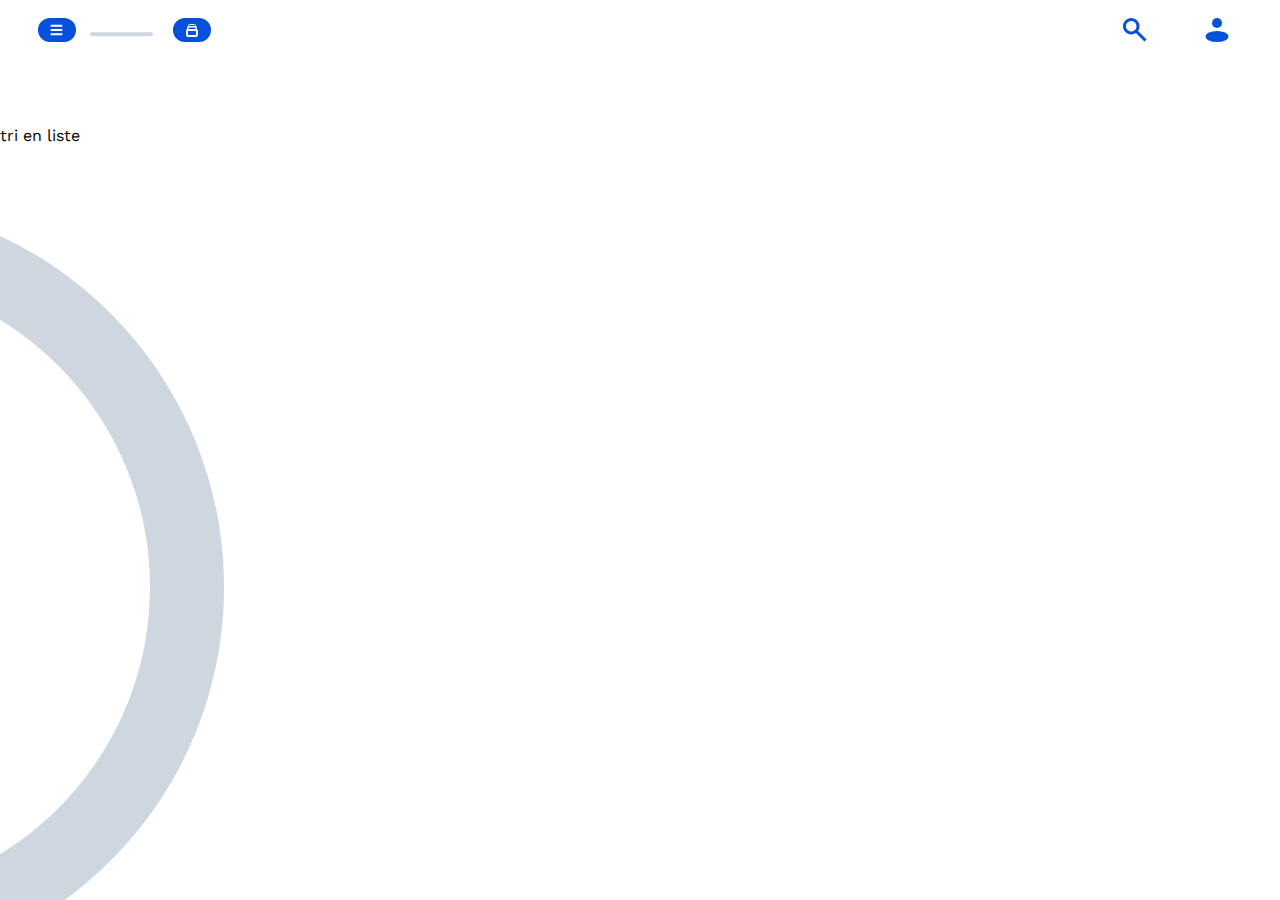
==== Théo/index.html @ 6933fc2b "theo" ====
<!DOCTYPE html>
<html lang="en">
<head>
    <meta charset="UTF-8">
    <meta name="viewport" content="width=device-width, initial-scale=1.0">
    <meta http-equiv="X-UA-Compatible" content="ie=edge">
    <title>APP_EPO</title>
    <link href="https://fonts.googleapis.com/css?family=Work+Sans" rel="stylesheet">
    <link href="style.css" rel="stylesheet">
    <script src="https://ajax.googleapis.com/ajax/libs/jquery/3.1.1/jquery.min.js"></script>
    
</head>

<body>
    <nav>
            <img class="bar" src="./SVG/toggle/bar.svg" alt="">

        <ul id="toggle">
            <li>
                <a href="#card" class="card hidetogglecard">
                    <img src="./SVG/toggle/card.svg" alt="">
                </a>
            </li>
            <li>
                <a href="#list" class="list">
                    <img src="./SVG/toggle/list.svg" alt="">
                </a>
            </li>
            
        </ul>

        

        <ul class="icon">
            <li>
                <a href="#search">
                    <img src="./SVG/search.svg" alt="">
                </a>
            </li>
            <li>
                <a href="#profil">
                    <img src="./SVG/profil.svg" alt="">
                </a>
            </li>
        </ul>
        
    </nav>

    <section id="page" class="hide">
        
            <div id="cardback2"></div>
            <div id="cardback1"></div>
        <div id="cardactive">
            <p class="card-author">par Ouest-France</p>
            <h1 class="card-title">Pain au chocolat ou chocolatine</h1>
            <p class="card-date">02/07/19</p>
            <p class='card-time'>10 min</p>
        </div>
       

    </section>
    <section id="page1" class="">
        <p>tri en liste</p>

    </section>

</body>


<script>
	var Togglebutton = document.querySelector('#toggle');
    var buttonlist = document.querySelector('.list');
    var buttoncard = document.querySelector('.card');
	var Toggle = document.querySelector('#page');
    var Toggle1 = document.querySelector('#page1');
    var boddy = document.querySelector('body');

// show or hide
    Togglebutton.addEventListener('click',function(){
			Toggle.classList.toggle('hide');
            Toggle1.classList.toggle('hide');
			buttoncard.classList.toggle('hidetogglecard');
            buttonlist.classList.toggle('hidetogglelist');
            boddy.classList.toggle('body-page');
	});


</script>
---- Théo/style.css ----
*{
    font-family: 'Work Sans', sans-serif;
    text-decoration: none;
    margin: 0;
    padding: 0;
    box-sizing: border-box;
}

body{
    background-image: url(./SVG/back/circle.svg);
    background-repeat: no-repeat;
    background-position: -550px 200px;
    -webkit-transition: all 1s;
    transition: all 1s;
    transition-timing-function: ease-out;
}

.body-page {
    background-position: 125px -350px;
    
}


ul li {
    text-decoration: none;
    font-size: 1.3rem;
    display: inline;
    margin: 2vw;
    
}
nav .icon {
    position: absolute;
    top:2%;
    right:2%;
}

li .list{
    position: absolute;
    top:2%;
    left:3%;
    -webkit-transition:  -webkit-transform 0.4s, opacity 0.4s;;
    transition: transform 0.4s, opacity 0.4s;;
}
li .card{
    position: absolute;
    top:2%;
    left:17%;
    -webkit-transition: -webkit-transform 0.4s, opacity 0.4s;
    transition: transform 0.4s, opacity 0.4s;
}

nav .bar {
    position: absolute;
    top:3.5%;
    left:7%;
}
nav{
    padding: 4%;
    background-color: rgba(255, 255, 255, 0)
}

.hidetogglecard{
    
    -webkit-transform: translate(-45px);
    transform: translate(-45px);
  
}
.hidetogglelist{
    opacity: 0;
    -webkit-transform: translate(45px);
    transform: translate(45px);
  
}
.hide {
    display: none;
}

.circle{
    position: fixed;
}

#cardactive{
    border-radius: 5%;
    background: #FFFFFF;
    box-shadow: 0 0 3px 0 rgba(0,0,0,0.12);
    height: 350px;
    margin: 30px;
    margin-top: 10px;
}

#cardback1{
    position: absolute;
    background: #FFFFFF;
    box-shadow: 0 0 3px 0 rgba(0,0,0,0.23);
    height: 350px;
    widows: 200px;
    margin: 10px;
    margin-top: 10px;
}
#cardback1{
    background: rgb(160, 34, 34);
}
#cardback2{
    background: rgb(31, 148, 168);
}
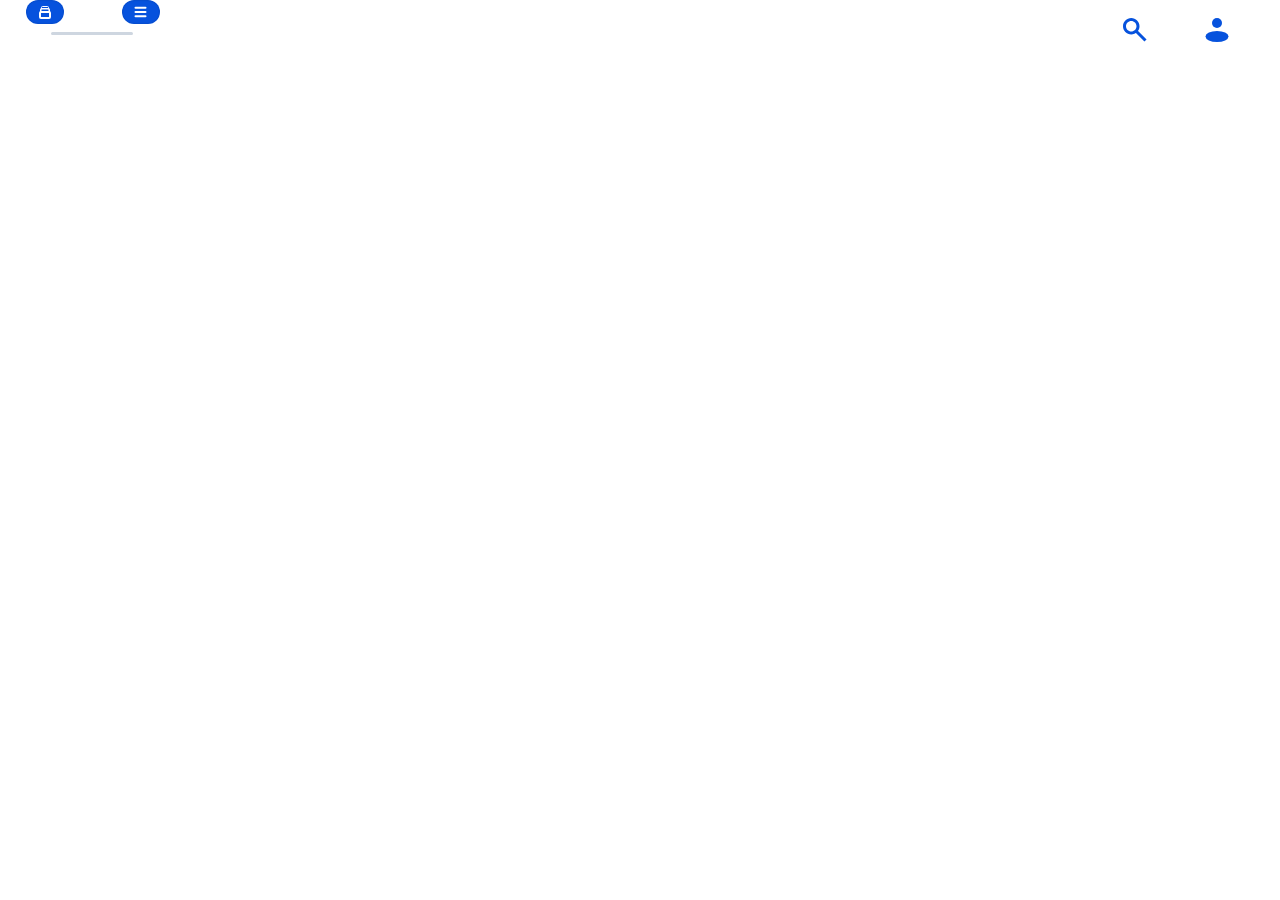
==== commit 4d61035c: "Page de commentaire" ====
--- a/Théo/index.html
+++ b/Théo/index.html
@@ -8,6 +8,7 @@
     <link href="https://fonts.googleapis.com/css?family=Work+Sans" rel="stylesheet">
     <link href="style.css" rel="stylesheet">
     <script src="https://ajax.googleapis.com/ajax/libs/jquery/3.1.1/jquery.min.js"></script>
+    <script type="text/javascript" src="js/gsap/TimelineMax.min.js"></script>
     
 </head>
 
@@ -17,12 +18,12 @@
 
         <ul id="toggle">
             <li>
-                <a href="#card" class="card hidetogglecard">
+                <a href="#card">
                     <img src="./SVG/toggle/card.svg" alt="">
                 </a>
             </li>
             <li>
-                <a href="#list" class="list">
+                <a href="#card">
                     <img src="./SVG/toggle/list.svg" alt="">
                 </a>
             </li>
@@ -46,42 +47,20 @@
         
     </nav>
 
-    <section id="page" class="hide">
-        
-            <div id="cardback2"></div>
-            <div id="cardback1"></div>
-        <div id="cardactive">
-            <p class="card-author">par Ouest-France</p>
-            <h1 class="card-title">Pain au chocolat ou chocolatine</h1>
-            <p class="card-date">02/07/19</p>
-            <p class='card-time'>10 min</p>
-        </div>
-       
+    <section id="page">
 
     </section>
-    <section id="page1" class="">
-        <p>tri en liste</p>
-
-    </section>
-
 </body>
 
 
-<script>
+<script type="text/javascript">
 	var Togglebutton = document.querySelector('#toggle');
-    var buttonlist = document.querySelector('.list');
-    var buttoncard = document.querySelector('.card');
 	var Toggle = document.querySelector('#page');
-    var Toggle1 = document.querySelector('#page1');
-    var boddy = document.querySelector('body');
 
 // show or hide
     Togglebutton.addEventListener('click',function(){
-			Toggle.classList.toggle('hide');
-            Toggle1.classList.toggle('hide');
-			buttoncard.classList.toggle('hidetogglecard');
-            buttonlist.classList.toggle('hidetogglelist');
-            boddy.classList.toggle('body-page');
+			Toggle.classList.toggle('list');
+			Togglebutton.classList.toggle('card');
 	});
 
 
--- a/Théo/style.css
+++ b/Théo/style.css
@@ -5,21 +5,6 @@
     padding: 0;
     box-sizing: border-box;
 }
-
-body{
-    background-image: url(./SVG/back/circle.svg);
-    background-repeat: no-repeat;
-    background-position: -550px 200px;
-    -webkit-transition: all 1s;
-    transition: all 1s;
-    transition-timing-function: ease-out;
-}
-
-.body-page {
-    background-position: 125px -350px;
-    
-}
-
 
 ul li {
     text-decoration: none;
@@ -34,72 +19,14 @@
     right:2%;
 }
 
-li .list{
+nav .toggle {
     position: absolute;
     top:2%;
-    left:3%;
-    -webkit-transition:  -webkit-transform 0.4s, opacity 0.4s;;
-    transition: transform 0.4s, opacity 0.4s;;
-}
-li .card{
-    position: absolute;
-    top:2%;
-    left:17%;
-    -webkit-transition: -webkit-transform 0.4s, opacity 0.4s;
-    transition: transform 0.4s, opacity 0.4s;
+    left:2%;
 }
 
 nav .bar {
     position: absolute;
     top:3.5%;
-    left:7%;
+    left:4%;
 }
-nav{
-    padding: 4%;
-    background-color: rgba(255, 255, 255, 0)
-}
-
-.hidetogglecard{
-    
-    -webkit-transform: translate(-45px);
-    transform: translate(-45px);
-  
-}
-.hidetogglelist{
-    opacity: 0;
-    -webkit-transform: translate(45px);
-    transform: translate(45px);
-  
-}
-.hide {
-    display: none;
-}
-
-.circle{
-    position: fixed;
-}
-
-#cardactive{
-    border-radius: 5%;
-    background: #FFFFFF;
-    box-shadow: 0 0 3px 0 rgba(0,0,0,0.12);
-    height: 350px;
-    margin: 30px;
-    margin-top: 10px;
-}
-
-#cardback1{
-    position: absolute;
-    background: #FFFFFF;
-    box-shadow: 0 0 3px 0 rgba(0,0,0,0.23);
-    height: 350px;
-    widows: 200px;
-    margin: 10px;
-    margin-top: 10px;
-}
-#cardback1{
-    background: rgb(160, 34, 34);
-}
-#cardback2{
-    background: rgb(31, 148, 168);
-}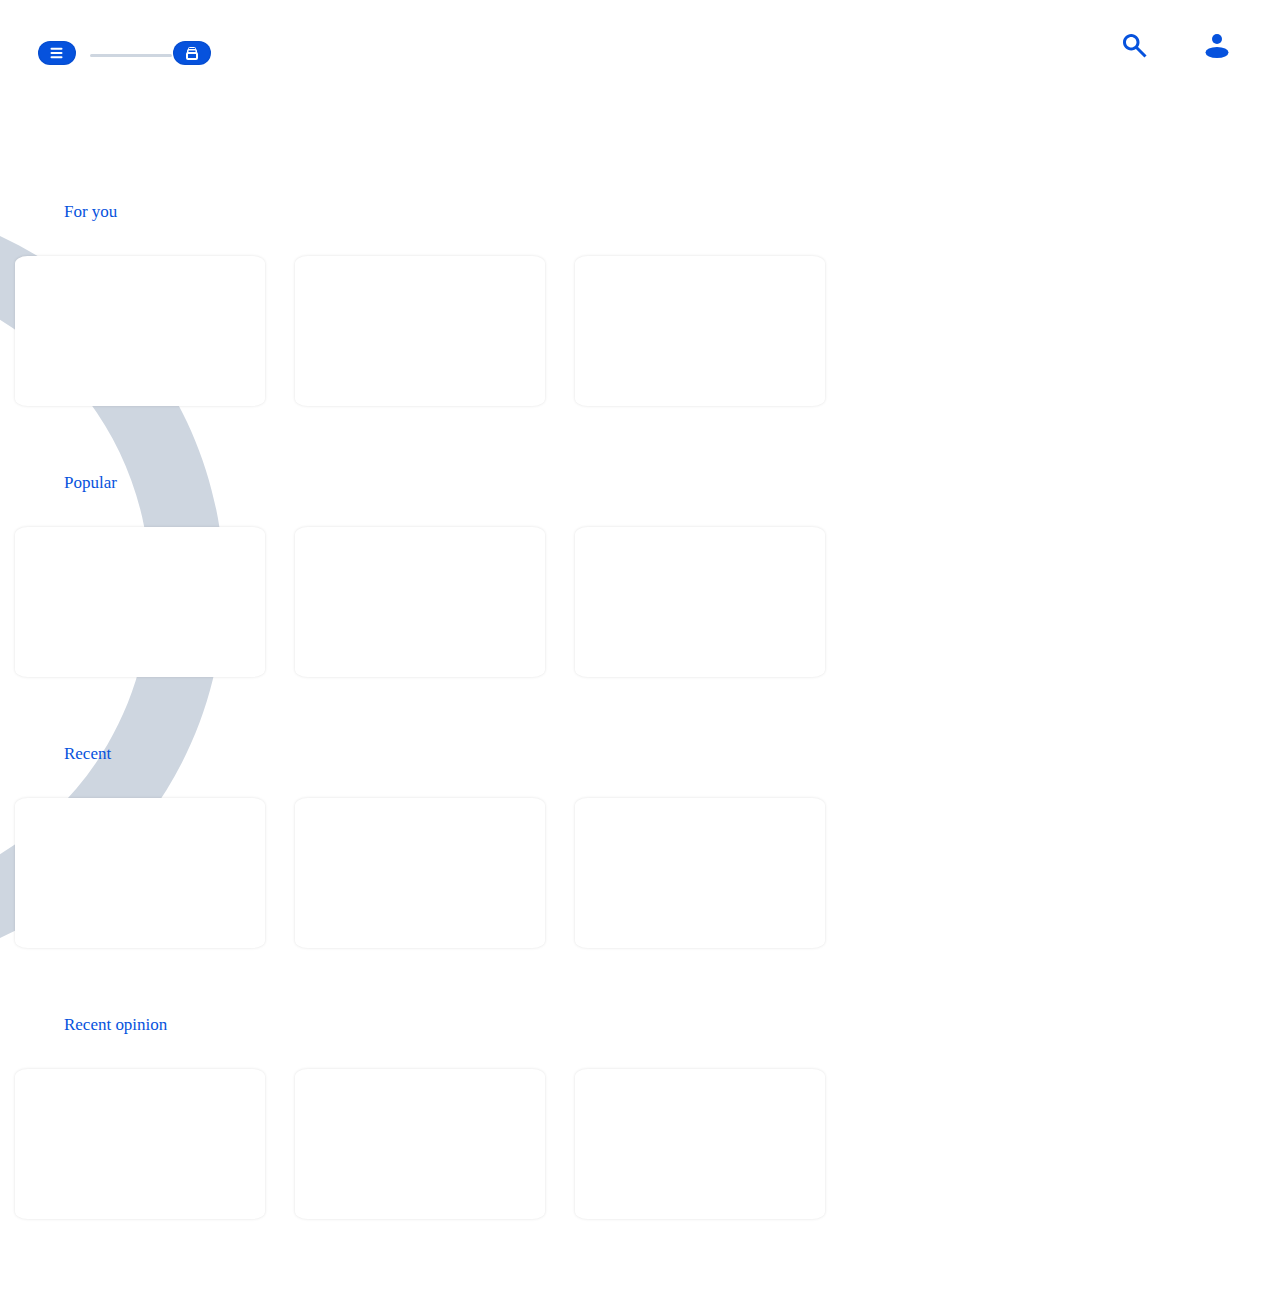
==== commit 2d5c41aa: "Contentpush" ====
--- a/Théo/index.html
+++ b/Théo/index.html
@@ -8,7 +8,6 @@
     <link href="https://fonts.googleapis.com/css?family=Work+Sans" rel="stylesheet">
     <link href="style.css" rel="stylesheet">
     <script src="https://ajax.googleapis.com/ajax/libs/jquery/3.1.1/jquery.min.js"></script>
-    <script type="text/javascript" src="js/gsap/TimelineMax.min.js"></script>
     
 </head>
 
@@ -18,12 +17,12 @@
 
         <ul id="toggle">
             <li>
-                <a href="#card">
+                <a href="./content.html" class="card hidetogglecard">
                     <img src="./SVG/toggle/card.svg" alt="">
                 </a>
             </li>
             <li>
-                <a href="#card">
+                <a href="#list" class="list">
                     <img src="./SVG/toggle/list.svg" alt="">
                 </a>
             </li>
@@ -39,7 +38,7 @@
                 </a>
             </li>
             <li>
-                <a href="#profil">
+                <a href="./profil.html">
                     <img src="./SVG/profil.svg" alt="">
                 </a>
             </li>
@@ -47,20 +46,184 @@
         
     </nav>
 
-    <section id="page">
+    <section id="page" class="hide">
+        
+            <div id="cardback2"></div>
+            <div id="cardback1"></div>
+        <div id="cardactive">
+            <p class="card-author">par Ouest-France</p>
+            <h1 class="card-title">Pain au chocolat ou chocolatine</h1>
+            <p class="card-date">02/07/19</p>
+            <p class='card-time'>10 min</p>
+        </div>
+        <ul class="tabbar">
+             <li>
+                <a href="#return">
+                    <img src="./SVG/button/buttonreturn.svg" alt="">
+                </a>
+                
+            </li>
+            <li class="nope">
+                <a href="#nope">
+                    <img src="./SVG/button/buttonnope.svg" alt="">
+                </a>
+            </li>
+            <li class="read">
+                <a href="./content.html">
+                    <img src="./SVG/button/buttonread.svg" alt="">
+                </a>
+            </li>
+            <li class="write">
+                <a href="#write">
+                    <img src="./SVG/button/buttonwrite.svg" alt="">
+                </a>
+            </li>
+        </ul>
+       
 
     </section>
+
+    <section id="page1" class="">
+
+        <ul class="tabbar">
+            <li class="write">
+                <a href="#write">
+                    <img src="./SVG/button/buttonwrite.svg" alt="">
+                </a>
+            </li>
+        </ul>
+
+        <ul class="menulist">
+            <li>
+                <section>
+                    <a href="#foryou" class="category">For you
+                        <img src="./SVG/arrow.svg" alt="">
+                    </a>
+                    <div class="horizontalscroll">
+                        <ul class="item-list">
+                            <a href="./content.html">
+                                <li>
+                                    <div id="card"></div>
+                                </li>
+                            </a>
+                            <a href="./content.html">
+                                <li>
+                                    <div id="card"></div>
+                                </li>
+                            </a>
+                            <a href="./content.html">
+                                <li>
+                                    <div id="card"></div>
+                                </li>
+                            </a>
+                        </ul>
+                    </div>
+
+                </section>
+            </li>
+            <li>
+                <section>
+                    <a href="#popular" class="category">Popular
+                        <img src="./SVG/arrow.svg" alt="">
+                    </a>
+                    <div class="horizontalscroll">
+                        <ul class="item-list">
+                            <a href="#card">
+                                <li>
+                                    <div id="card"></div>
+                                </li>
+                            </a>
+                            <a href="#card">
+                                <li>
+                                    <div id="card"></div>
+                                </li>
+                            </a>
+                            <a href="#card">
+                                <li>
+                                    <div id="card"></div>
+                                </li>
+                            </a>
+                        </ul>
+                    </div>
+                </section>
+            </li>
+            <li>
+                <section>
+                    <a href="#recent" class="category">Recent
+                        <img src="./SVG/arrow.svg" alt="">
+                    </a>
+                    <div class="horizontalscroll">
+                        <ul class="item-list">
+                            <a href="#card">
+                                <li>
+                                    <div id="card"></div>
+                                </li>
+                            </a>
+                            <a href="#card">
+                                <li>
+                                    <div id="card"></div>
+                                </li>
+                            </a>
+                            <a href="#card">
+                                <li>
+                                    <div id="card"></div>
+                                </li>
+                            </a>
+                        </ul>
+                    </div>
+                </section>
+            </li>
+            <li>
+                <section>
+                    <a ref="#recentopinion" class="category">Recent opinion
+                        <img src="./SVG/arrow.svg" alt="">
+                    </a>
+                    <div class="horizontalscroll">
+                        <ul class="item-list">
+                            <a href="#card">
+                                <li>
+                                    <div id="card"></div>
+                                </li>
+                            </a>
+                            <a href="#card">
+                                <li>
+                                    <div id="card"></div>
+                                </li>
+                            </a>
+                            <a href="#card">
+                                <li>
+                                    <div id="card"></div>
+                                </li>
+                            </a>
+                        </ul>
+                    </div>
+                </section>
+            </li>
+        </ul>
+        
+    </section>
+    
+    
+    
+
 </body>
 
 
-<script type="text/javascript">
+<script>
 	var Togglebutton = document.querySelector('#toggle');
+    var buttonlist = document.querySelector('.list');
+    var buttoncard = document.querySelector('.card');
 	var Toggle = document.querySelector('#page');
+    var Toggle1 = document.querySelector('#page1');
+    var boddy = document.querySelector('body');
 
 // show or hide
     Togglebutton.addEventListener('click',function(){
-			Toggle.classList.toggle('list');
-			Togglebutton.classList.toggle('card');
+			Toggle.classList.toggle('hide');
+            Toggle1.classList.toggle('hide');
+			buttoncard.classList.toggle('hidetogglecard');
+            buttonlist.classList.toggle('hidetogglelist');
+            boddy.classList.toggle('body-page');
 	});
 
 
--- a/Théo/style.css
+++ b/Théo/style.css
@@ -1,10 +1,27 @@
 *{
     font-family: 'Work Sans', sans-serif;
     text-decoration: none;
-    margin: 0;
+    
     padding: 0;
     box-sizing: border-box;
 }
+
+
+body{
+    background-image: url(./SVG/back/circle.svg);
+    background-repeat: no-repeat;
+    background-position: -550px 200px;
+    -webkit-transition: all 0.4s;
+    transition: all 0.4s;
+    transition-timing-function: ease-out;
+    margin: 0
+}
+
+.body-page {
+    background-position: 125px -350px;
+    
+}
+
 
 ul li {
     text-decoration: none;
@@ -19,14 +36,274 @@
     right:2%;
 }
 
-nav .toggle {
+li .list{
+    position: absolute;
+    top:4.5%;
+    left:3%;
+    -webkit-transition:  -webkit-transform 0.4s, opacity 0.4s;;
+    transition: transform 0.4s, opacity 0.4s;;
+}
+li .card{
+    position: absolute;
+    top:4.5%;
+    left:17%;
+    -webkit-transition: -webkit-transform 0.4s, opacity 0.4s;
+    transition: transform 0.4s, opacity 0.4s;
+}
+
+nav .bar {
+    position: absolute;
+    top:6%;
+    left:7%;
+}
+nav{
+    padding: 4%;
+    background-color: rgba(255, 0, 0, 0)
+}
+
+.hidetogglecard{
+    
+    -webkit-transform: translate(-45px);
+    transform: translate(-45px);
+  
+}
+.hidetogglelist{
+    opacity: 0;
+    -webkit-transform: translate(45px);
+    transform: translate(45px);
+  
+}
+.hide {
+    display: none;
+}
+
+.circle{
+    position: fixed;
+}
+
+#cardactive{
+    border-radius: 5%;
+    background: #FFFFFF;
+    box-shadow: 0 0 3px 0 rgba(0,0,0,0.12);
+    height: 350px;
+    margin: 30px;
+    margin-top: 10px;
+}
+
+#cardback1{
+    position: absolute;
+    background: #FFFFFF;
+    box-shadow: 0 0 3px 0 rgba(0,0,0,0.23);
+    height: 350px;
+    widows: 200px;
+    margin: 10px;
+    margin-top: 10px;
+}
+#cardback1{
+    background: rgb(160, 34, 34);
+}
+#cardback2{
+    background: rgb(31, 148, 168);
+}
+
+ul.tabbar{
+    position: fixed;
+    right:0;
+    left:0;
+    margin-block-start: 0em;
+    margin-block-end: 0em;
+}
+ul.tabbar li{
+    padding-left: 4px;
+    margin: 0vw;
+}
+ul.tabbar :first-child{
+    padding-left: 0;
+    padding-bottom: 0;
+    margin: 0vw;
+}
+
+ul.tabbar li.write{
+    position: fixed;
+    right: 0;
+    bottom: 0%;
+}
+ul.tabbar li.nope img{
+    padding-bottom: 0.5%;
+}
+ul.tabbar li.read img{
+    padding-bottom: 0.5%;
+}
+
+ul.menulist li a.category{
+    font-family: AvenirNext-Regular;
+    font-size: 17px;
+    color: #0652DD;
+    letter-spacing: -0.01px;
+    margin-left: 5%
+}
+ul.menulist li a.category img{
+    margin: -1px;
+}
+
+
+#card{
+    border-radius: 5%;
+    background: #FFFFFF;
+    box-shadow: 0 0 3px 0 rgba(0,0,0,0.12);
+    height: 150px;
+    width: 250px;
+    margin: 15px;
+    margin-top: 10px;
+}
+section{
+    margin:0;
+}
+
+div.horizontalscroll ul.item-list{
+    white-space:nowrap;
+    width: inherit;
+    height: inherit;
+   
+    
+    white-space: nowrap;
+    display: flex;
+    flex-wrap: nowrap;
+    overflow-x: scroll;
+
+}
+
+div.horizontalscroll ul.item-list{
+    scrollbar-width: none; 
+}
+
+div.horizontalscroll ul.item-list::-webkit-scrollbar { 
+    display: none; 
+}
+
+div.horizontalscroll ul.item-list li{
+    display:inline; 
+}
+
+/* --------- Profil --------- */
+
+div.bg{
+    position: fixed;
+    right: 0;
+    top: 0;
+    width: 100vw;
+    height: 100vh;
+    background-color: white;
+    margin: 0;
+    padding: 0;
+}
+ul.toggle li.back{
+    margin-left: 3%
+}
+
+ul.toggle li.more{
     position: absolute;
     top:2%;
-    left:2%;
-}
-
-nav .bar {
-    position: absolute;
-    top:3.5%;
-    left:4%;
-}
+    right:2%;
+}
+ul.profildescription{
+    padding-inline-start: 10px;
+}
+
+ul.profildescription li.name p{
+    font-family: AvenirNext-Regular;
+    font-size: 18px;
+    color: #4A4A4A;
+    letter-spacing: -0.01px;
+}
+ul.profildescription li.job p{
+    font-family: AvenirNext-Regular;
+    font-size: 16px;
+    color: #9B9B9B;
+    letter-spacing: -0.01px;
+}
+ul.profildescription li.location p{
+    font-family: AvenirNext-Regular;
+    font-size: 13px;
+    color: #9B9B9B;
+    letter-spacing: -0.01px;
+}
+ul.profil li.profiltop {
+    display: inline;
+    margin: 0vw;
+    padding-left: 2vw;
+}
+ul.profildescription li{
+    margin: 0vw;
+}
+ul.profildescription li p{
+    margin: 1vw;
+}
+ul.profilscore{
+    padding-left: 4vw
+}
+ul.profilscore li{
+    margin: 0vw
+}
+ul#menu li {
+    display: inline;
+    text-align: center;
+    margin-left: 5.5vh;
+
+}
+ul#menu li a{  
+    font-family: AvenirNext-Regular;
+    font-size: 14px;
+    color: #4A4A4A;
+    letter-spacing: -0.01px;
+}
+
+ul#menu img{  
+    position: fixed;
+    top: 37%;
+    z-index: -99;
+}
+
+
+/* --------- Content --------- */
+
+body.content{
+    margin: 0;
+}
+
+ul.contentnav{
+    position: fixed;
+    top: 2%;
+}
+ul.contentnav li.back{
+    position: fixed;
+    top: 4%;
+}
+ul.contentnav li.time{
+    position: fixed;
+    top: 3.5%;
+    left: 27%
+}
+ul.contentnav li.bookmark{
+    position: fixed;
+    top: 4%;
+    right: 13%
+}
+ul.contentnav li.hider{
+    position: fixed;
+    top: 4%;
+    right: 2%
+}
+
+h1{
+    margin-left: 5%;
+    margin-right: 5%;
+    font-family: AvenirNext-Bold;
+    font-size: 18px;
+    color: #7D7D7D;
+    letter-spacing: -0.01px;
+}
+p{
+    margin-left: 5%;
+    margin-right: 5%;
+}
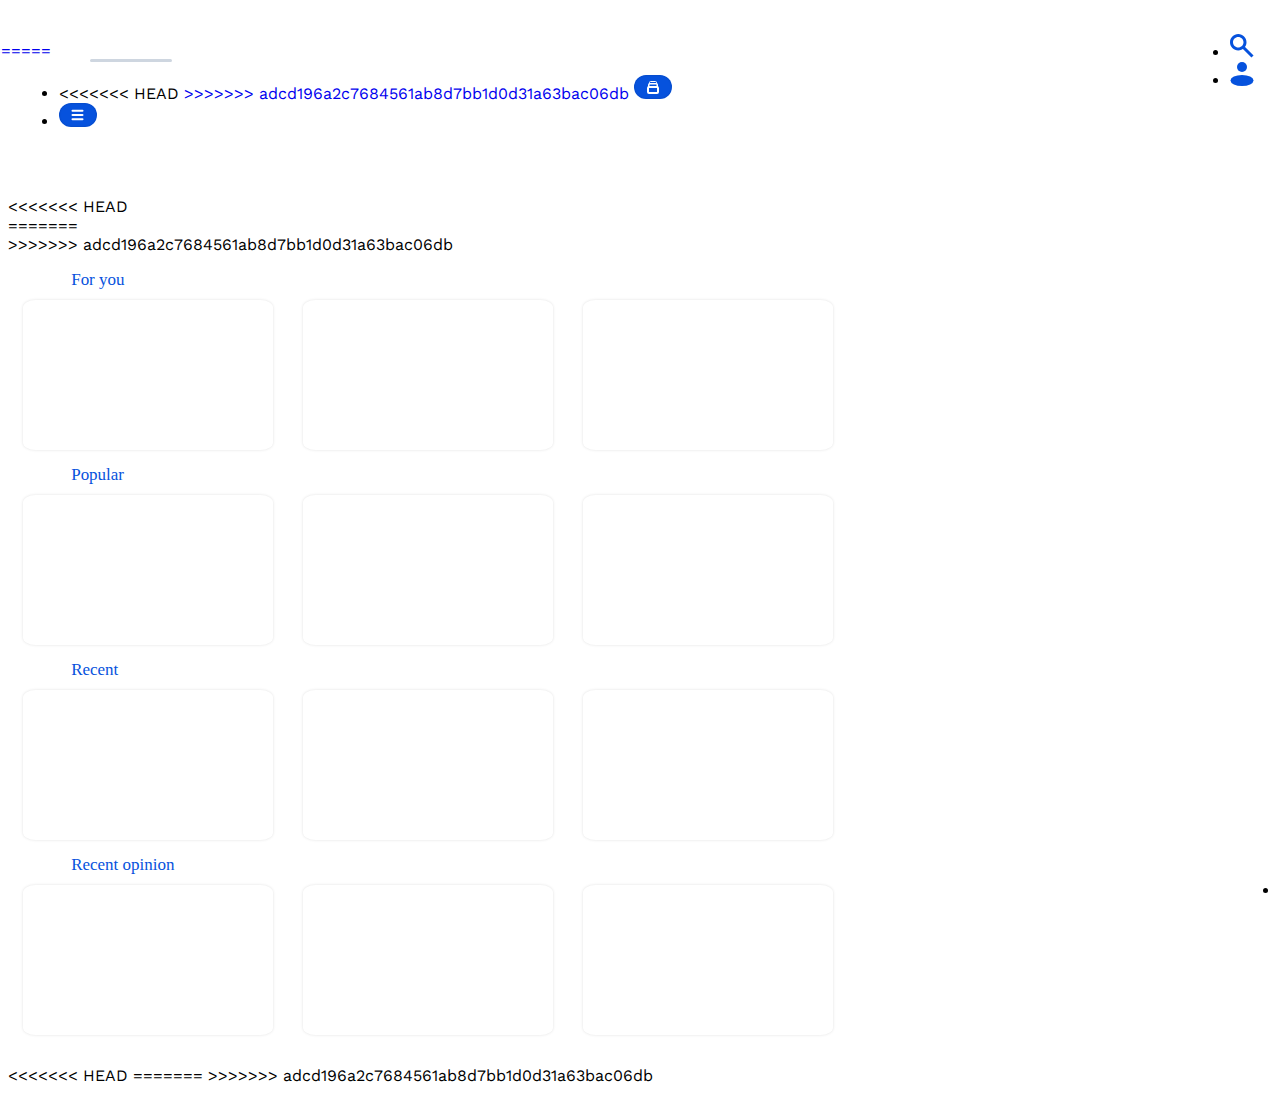
==== commit 36a6259c: "pullrequest" ====
--- a/Théo/index.html
+++ b/Théo/index.html
@@ -8,6 +8,7 @@
     <link href="https://fonts.googleapis.com/css?family=Work+Sans" rel="stylesheet">
     <link href="style.css" rel="stylesheet">
     <script src="https://ajax.googleapis.com/ajax/libs/jquery/3.1.1/jquery.min.js"></script>
+    <script type="text/javascript" src="js/gsap/TimelineMax.min.js"></script>
     
 </head>
 
@@ -17,12 +18,16 @@
 
         <ul id="toggle">
             <li>
+<<<<<<< HEAD
                 <a href="./content.html" class="card hidetogglecard">
+=======
+                <a href="#card">
+>>>>>>> adcd196a2c7684561ab8d7bb1d0d31a63bac06db
                     <img src="./SVG/toggle/card.svg" alt="">
                 </a>
             </li>
             <li>
-                <a href="#list" class="list">
+                <a href="#card">
                     <img src="./SVG/toggle/list.svg" alt="">
                 </a>
             </li>
@@ -46,6 +51,7 @@
         
     </nav>
 
+<<<<<<< HEAD
     <section id="page" class="hide">
         
             <div id="cardback2"></div>
@@ -84,6 +90,9 @@
     </section>
 
     <section id="page1" class="">
+=======
+    <section id="page">
+>>>>>>> adcd196a2c7684561ab8d7bb1d0d31a63bac06db
 
         <ul class="tabbar">
             <li class="write">
@@ -202,28 +211,24 @@
         </ul>
         
     </section>
-    
-    
-    
-
+<<<<<<< HEAD
+    
+    
+    
+
+=======
+>>>>>>> adcd196a2c7684561ab8d7bb1d0d31a63bac06db
 </body>
 
 
-<script>
+<script type="text/javascript">
 	var Togglebutton = document.querySelector('#toggle');
-    var buttonlist = document.querySelector('.list');
-    var buttoncard = document.querySelector('.card');
 	var Toggle = document.querySelector('#page');
-    var Toggle1 = document.querySelector('#page1');
-    var boddy = document.querySelector('body');
 
 // show or hide
     Togglebutton.addEventListener('click',function(){
-			Toggle.classList.toggle('hide');
-            Toggle1.classList.toggle('hide');
-			buttoncard.classList.toggle('hidetogglecard');
-            buttonlist.classList.toggle('hidetogglelist');
-            boddy.classList.toggle('body-page');
+			Toggle.classList.toggle('list');
+			Togglebutton.classList.toggle('card');
 	});
 
 
--- a/Théo/style.css
+++ b/Théo/style.css
@@ -6,6 +6,7 @@
     box-sizing: border-box;
 }
 
+<<<<<<< HEAD
 
 body{
     background-image: url(./SVG/back/circle.svg);
@@ -23,6 +24,8 @@
 }
 
 
+=======
+>>>>>>> adcd196a2c7684561ab8d7bb1d0d31a63bac06db
 ul li {
     text-decoration: none;
     font-size: 1.3rem;
@@ -36,8 +39,9 @@
     right:2%;
 }
 
-li .list{
-    position: absolute;
+nav .toggle {
+    position: absolute;
+<<<<<<< HEAD
     top:4.5%;
     left:3%;
     -webkit-transition:  -webkit-transform 0.4s, opacity 0.4s;;
@@ -49,10 +53,15 @@
     left:17%;
     -webkit-transition: -webkit-transform 0.4s, opacity 0.4s;
     transition: transform 0.4s, opacity 0.4s;
+=======
+    top:2%;
+    left:2%;
+>>>>>>> adcd196a2c7684561ab8d7bb1d0d31a63bac06db
 }
 
 nav .bar {
     position: absolute;
+<<<<<<< HEAD
     top:6%;
     left:7%;
 }
@@ -307,3 +316,8 @@
     margin-left: 5%;
     margin-right: 5%;
 }
+=======
+    top:3.5%;
+    left:4%;
+}
+>>>>>>> adcd196a2c7684561ab8d7bb1d0d31a63bac06db
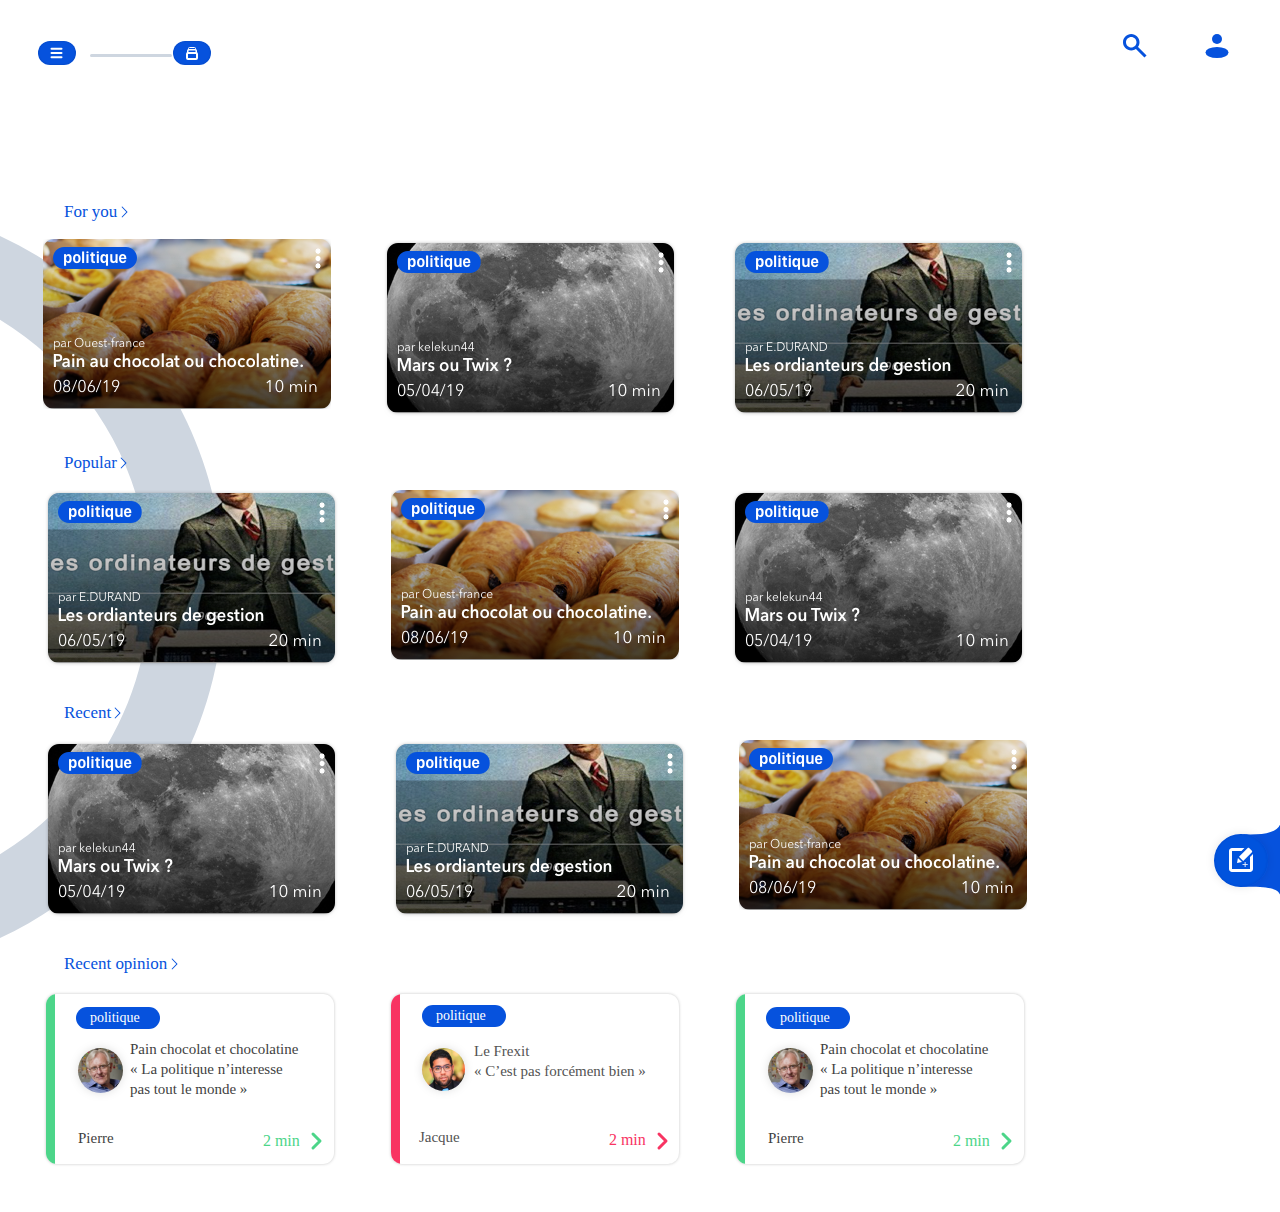
==== commit e2f272c9: "salut" ====
--- a/Théo/index.html
+++ b/Théo/index.html
@@ -7,8 +7,8 @@
     <title>APP_EPO</title>
     <link href="https://fonts.googleapis.com/css?family=Work+Sans" rel="stylesheet">
     <link href="style.css" rel="stylesheet">
+    <link href="style1.scss" rel="stylesheet">
     <script src="https://ajax.googleapis.com/ajax/libs/jquery/3.1.1/jquery.min.js"></script>
-    <script type="text/javascript" src="js/gsap/TimelineMax.min.js"></script>
     
 </head>
 
@@ -18,16 +18,12 @@
 
         <ul id="toggle">
             <li>
-<<<<<<< HEAD
                 <a href="./content.html" class="card hidetogglecard">
-=======
-                <a href="#card">
->>>>>>> adcd196a2c7684561ab8d7bb1d0d31a63bac06db
                     <img src="./SVG/toggle/card.svg" alt="">
                 </a>
             </li>
             <li>
-                <a href="#card">
+                <a href="#list" class="list">
                     <img src="./SVG/toggle/list.svg" alt="">
                 </a>
             </li>
@@ -51,17 +47,326 @@
         
     </nav>
 
-<<<<<<< HEAD
     <section id="page" class="hide">
+            
         
             <div id="cardback2"></div>
             <div id="cardback1"></div>
-        <div id="cardactive">
-            <p class="card-author">par Ouest-France</p>
-            <h1 class="card-title">Pain au chocolat ou chocolatine</h1>
-            <p class="card-date">02/07/19</p>
-            <p class='card-time'>10 min</p>
-        </div>
+            <style>
+                    
+              
+              
+              
+              .demo {
+                position: absolute;
+                left: 50%;
+                top: 50%;
+                width: 30.6rem;
+                height: 54rem;
+                margin-left: -15.3rem;
+                margin-top: -27rem;
+                background: #F6F6F5;
+                box-shadow: 0 0.5rem 1rem rgba(0, 0, 0, 0.2);
+              }
+              .demo__header {
+                height: 6rem;
+                background: #002942;
+              }
+              .demo__content {
+                overflow: hidden;
+                position: relative;
+                height: 48rem;
+                padding-left: 8%;
+                -webkit-user-select: none;
+                   -moz-user-select: none;
+                    -ms-user-select: none;
+                        user-select: none;
+              }
+              .demo__card-cont {
+                position: fixed;
+                width: 24rem;
+                height: 32rem;
+                margin: 0 auto 5rem;
+              }
+              .demo__card {
+                z-index: 2;
+                position: absolute;
+                left: 0;
+                top: 0;
+                width: 80%;
+                height: 60%;
+                -webkit-transform-origin: 50% 100%;
+                        transform-origin: 50% 100%;
+              }
+              .demo__card.reset {
+                transition: -webkit-transform 0.3s;
+                transition: transform 0.3s;
+                transition: transform 0.3s, -webkit-transform 0.3s;
+                -webkit-transform: translateX(0) !important;
+                        transform: translateX(0) !important;
+              }
+              .demo__card.reset .demo__card__choice {
+                transition: opacity 0.3s;
+                opacity: 0 !important;
+              }
+              .demo__card.inactive {
+                transition: -webkit-transform 0.3s;
+                transition: transform 0.3s;
+                transition: transform 0.3s, -webkit-transform 0.3s;
+              }
+              .demo__card.to-left {
+                -webkit-transform: translateX(-30rem) rotate(-30deg) !important;
+                        transform: translateX(-30rem) rotate(-30deg) !important;
+              }
+              .demo__card.to-right {
+                -webkit-transform: translate(30rem) rotate(30deg) !important;
+                        transform: translate(30rem) rotate(30deg) !important;
+              }
+              .demo__card.below {
+                z-index: 1;
+              }
+              .demo__card__top {
+                height: 20.5rem;
+                padding-top: 4rem;
+              }
+              .demo__card__top.purple {
+                background: #7132B9;
+              }
+              .demo__card__top.blue {
+                background: #248CB6;
+              }
+              .demo__card__top.indigo {
+                background: #303F9F;
+              }
+              .demo__card__top.cyan {
+                background: #26C6DA;
+              }
+              .demo__card__top.lime {
+                background: #AFB42B;
+              }
+              .demo__card__top.brown {
+                background: #795548;
+              }
+              .demo__card__img {
+                overflow: hidden;
+                width: 10rem;
+                height: 10rem;
+                margin: 0 auto 1.5rem;
+                border-radius: 50%;
+                border: 0.5rem solid #ffffff;
+                background-size: cover;
+              }
+              .demo__card__name {
+                text-align: center;
+                font-size: 2rem;
+                font-weight: bold;
+                color: #fff;
+              }
+              .demo__card__btm {
+                height: 11.5rem;
+                background: #FFFFFF;
+              }
+              .demo__card__we {
+                text-align: center;
+                font-size: 2.2rem;
+                line-height: 11.5rem;
+              }
+              .demo__card__choice {
+                position: absolute;
+                left: 0;
+                top: 0;
+                width: 85.5%;
+                height: 119%;
+                opacity: 0;
+                border-radius: 10px;
+              }
+              .demo__card__choice:before {
+                content: "";
+                position: absolute;
+                left: 50%;
+                top: 50%;
+                width: 1.8rem;
+                height: 1.8rem;
+                margin-left: -1rem;
+                color: #fff;
+                border-radius: 50%;
+                box-shadow: -2rem -3rem #fff, 2rem -3rem #fff;
+              }
+              .demo__card__choice:after {
+                content: "";
+                position: absolute;
+                left: 46%;
+                top: 50%;
+                width: 4rem;
+                height: 1.5rem;
+                margin-left: -2rem;
+                border: 0.6rem solid #fff;
+                border-bottom: none;
+                border-top-left-radius: 10rem;
+                border-top-right-radius: 10rem;
+              }
+              .demo__card__choice.m--reject {
+                background: rgba(248, 52, 98, 0.534);
+              }
+              .demo__card__choice.m--like {
+                background: rgba(76, 213, 138, 0.534);
+              }
+              .demo__card__choice.m--like:after {
+                -webkit-transform: scaleY(-1);
+                        transform: scaleY(-1);
+              }
+              .demo__card__drag {
+                z-index: 5;
+                position: absolute;
+                left: 0;
+                top: 0;
+                width: 100%;
+                height: 100%;
+                cursor: -webkit-grab;
+                cursor: grab;
+              }
+              .demo__tip {
+                text-align: center;
+                font-size: 2.2rem;
+              }
+              div.demo__card img{
+                  height: 120%;
+
+              }
+                  </style>
+            
+        </head>
+        
+        <body>
+            
+               
+                        <div class="demo__content">
+                          <div class="demo__card-cont">
+                            <div class="demo__card">
+                              <img src="./IMG/card/article/card1.png" alt="">
+                              <div class="demo__card__choice m--reject"></div>
+                              <div class="demo__card__choice m--like"></div>
+                              <div class="demo__card__drag"></div>
+                            </div>
+                            <div class="demo__card">
+        
+                                <img src="./IMG/card/article/card1.png" alt="">
+                                <div class="demo__card__choice m--reject"></div>
+                                <div class="demo__card__choice m--like"></div>
+                                <div class="demo__card__drag"></div>
+                            </div>
+                            <div class="demo__card">
+        
+                                <img src="./IMG/card/article/card1.png" alt="">
+                                <div class="demo__card__choice m--reject"></div>
+                                <div class="demo__card__choice m--like"></div>
+                                <div class="demo__card__drag"></div>
+                            </div>
+                            <div class="demo__card">
+        
+                                <img src="./IMG/card/article/card1.png" alt="">
+                                <div class="demo__card__choice m--reject"></div>
+                                <div class="demo__card__choice m--like"></div>
+                                <div class="demo__card__drag"></div>
+                            </div>
+                            <div class="demo__card">
+        
+                                <img src="./IMG/card/article/card1.png" alt="">
+                                <div class="demo__card__choice m--reject"></div>
+                                <div class="demo__card__choice m--like"></div>
+                                <div class="demo__card__drag"></div>
+                            </div>
+                            
+                            
+                          </div>
+                        
+            
+        
+        </body>
+        
+        
+        <script type="text/javascript">
+        $(document).ready(function() {
+        
+        var animating = false;
+        var cardsCounter = 0;
+        var numOfCards = 6;
+        var decisionVal = 80;
+        var pullDeltaX = 0;
+        var deg = 0;
+        var $card, $cardReject, $cardLike;
+        
+        function pullChange() {
+          animating = true;
+          deg = pullDeltaX / 10;
+          $card.css("transform", "translateX("+ pullDeltaX +"px) rotate("+ deg +"deg)");
+        
+          var opacity = pullDeltaX / 100;
+          var rejectOpacity = (opacity >= 0) ? 0 : Math.abs(opacity);
+          var likeOpacity = (opacity <= 0) ? 0 : opacity;
+          $cardReject.css("opacity", rejectOpacity);
+          $cardLike.css("opacity", likeOpacity);
+        };
+        
+        function release() {
+        
+          if (pullDeltaX >= decisionVal) {
+            $card.addClass("to-right");
+          } else if (pullDeltaX <= -decisionVal) {
+            $card.addClass("to-left");
+          }
+        
+          if (Math.abs(pullDeltaX) >= decisionVal) {
+            $card.addClass("inactive");
+        
+            setTimeout(function() {
+              $card.addClass("below").removeClass("inactive to-left to-right");
+              cardsCounter++;
+              if (cardsCounter === numOfCards) {
+                cardsCounter = 0;
+                $(".demo__card").removeClass("below");
+              }
+            }, 300);
+          }
+        
+          if (Math.abs(pullDeltaX) < decisionVal) {
+            $card.addClass("reset");
+          }
+        
+          setTimeout(function() {
+            $card.attr("style", "").removeClass("reset")
+              .find(".demo__card__choice").attr("style", "");
+        
+            pullDeltaX = 0;
+            animating = false;
+          }, 300);
+        };
+        
+        $(document).on("mousedown touchstart", ".demo__card:not(.inactive)", function(e) {
+          if (animating) return;
+        
+          $card = $(this);
+          $cardReject = $(".demo__card__choice.m--reject", $card);
+          $cardLike = $(".demo__card__choice.m--like", $card);
+          var startX =  e.pageX || e.originalEvent.touches[0].pageX;
+        
+          $(document).on("mousemove touchmove", function(e) {
+            var x = e.pageX || e.originalEvent.touches[0].pageX;
+            pullDeltaX = (x - startX);
+            if (!pullDeltaX) return;
+            pullChange();
+          });
+        
+          $(document).on("mouseup touchend", function() {
+            $(document).off("mousemove touchmove mouseup touchend");
+            if (!pullDeltaX) return; // prevents from rapid click events
+            release();
+          });
+        });
+        
+        });
+        </script>
+
         <ul class="tabbar">
              <li>
                 <a href="#return">
@@ -90,9 +395,6 @@
     </section>
 
     <section id="page1" class="">
-=======
-    <section id="page">
->>>>>>> adcd196a2c7684561ab8d7bb1d0d31a63bac06db
 
         <ul class="tabbar">
             <li class="write">
@@ -112,17 +414,17 @@
                         <ul class="item-list">
                             <a href="./content.html">
                                 <li>
-                                    <div id="card"></div>
+                                    <img src="./IMG/list/article/un.png" alt="">
                                 </li>
                             </a>
                             <a href="./content.html">
                                 <li>
-                                    <div id="card"></div>
+                                    <img src="./IMG/list/article/deux.png" alt="">
                                 </li>
                             </a>
                             <a href="./content.html">
                                 <li>
-                                    <div id="card"></div>
+                                    <img src="./IMG/list/article/trois.png" alt="">
                                 </li>
                             </a>
                         </ul>
@@ -137,21 +439,21 @@
                     </a>
                     <div class="horizontalscroll">
                         <ul class="item-list">
-                            <a href="#card">
-                                <li>
-                                    <div id="card"></div>
-                                </li>
-                            </a>
-                            <a href="#card">
-                                <li>
-                                    <div id="card"></div>
-                                </li>
-                            </a>
-                            <a href="#card">
-                                <li>
-                                    <div id="card"></div>
-                                </li>
-                            </a>
+                                <a href="./content.html">
+                                    <li>
+                                        <img src="./IMG/list/article/trois.png" alt="">
+                                    </li>
+                                </a>
+                                <a href="./content.html">
+                                    <li>
+                                        <img src="./IMG/list/article/un.png" alt="">
+                                    </li>
+                                </a>
+                                <a href="./content.html">
+                                    <li>
+                                        <img src="./IMG/list/article/deux.png" alt="">
+                                    </li>
+                                </a>
                         </ul>
                     </div>
                 </section>
@@ -163,21 +465,21 @@
                     </a>
                     <div class="horizontalscroll">
                         <ul class="item-list">
-                            <a href="#card">
-                                <li>
-                                    <div id="card"></div>
-                                </li>
-                            </a>
-                            <a href="#card">
-                                <li>
-                                    <div id="card"></div>
-                                </li>
-                            </a>
-                            <a href="#card">
-                                <li>
-                                    <div id="card"></div>
-                                </li>
-                            </a>
+                                <a href="./content.html">
+                                    <li>
+                                        <img src="./IMG/list/article/deux.png" alt="">
+                                    </li>
+                                </a>
+                                <a href="./content.html">
+                                    <li>
+                                        <img src="./IMG/list/article/trois.png" alt="">
+                                    </li>
+                                </a>
+                                <a href="./content.html">
+                                    <li>
+                                        <img src="./IMG/list/article/un.png" alt="">
+                                    </li>
+                                </a>
                         </ul>
                     </div>
                 </section>
@@ -191,17 +493,17 @@
                         <ul class="item-list">
                             <a href="#card">
                                 <li>
-                                    <div id="card"></div>
+                                    <img src="./SVG/list/opinionun.svg" alt="">
                                 </li>
                             </a>
                             <a href="#card">
                                 <li>
-                                    <div id="card"></div>
+                                    <img src="./SVG/list/opiniontrois.svg" alt="">
                                 </li>
                             </a>
                             <a href="#card">
                                 <li>
-                                    <div id="card"></div>
+                                    <img src="./SVG/list/opiniondeux.svg" alt="">
                                 </li>
                             </a>
                         </ul>
@@ -211,25 +513,110 @@
         </ul>
         
     </section>
-<<<<<<< HEAD
     
     
     
 
-=======
->>>>>>> adcd196a2c7684561ab8d7bb1d0d31a63bac06db
 </body>
 
 
-<script type="text/javascript">
+<script>
 	var Togglebutton = document.querySelector('#toggle');
+    var buttonlist = document.querySelector('.list');
+    var buttoncard = document.querySelector('.card');
 	var Toggle = document.querySelector('#page');
+    var Toggle1 = document.querySelector('#page1');
+    var boddy = document.querySelector('body');
 
 // show or hide
     Togglebutton.addEventListener('click',function(){
-			Toggle.classList.toggle('list');
-			Togglebutton.classList.toggle('card');
+			Toggle.classList.toggle('hide');
+            Toggle1.classList.toggle('hide');
+			buttoncard.classList.toggle('hidetogglecard');
+            buttonlist.classList.toggle('hidetogglelist');
+            boddy.classList.toggle('body-page');
 	});
 
 
-</script>+</script>
+
+<script type="text/javascript">
+$(document).ready(function() {
+
+    var animating = false;
+    var cardsCounter = 0;
+    var numOfCards = 6;
+    var decisionVal = 80;
+    var pullDeltaX = 0;
+    var deg = 0;
+    var $card, $cardReject, $cardLike;
+  
+    function pullChange() {
+      animating = true;
+      deg = pullDeltaX / 10;
+      $card.css("transform", "translateX("+ pullDeltaX +"px) rotate("+ deg +"deg)");
+  
+      var opacity = pullDeltaX / 100;
+      var rejectOpacity = (opacity >= 0) ? 0 : Math.abs(opacity);
+      var likeOpacity = (opacity <= 0) ? 0 : opacity;
+      $cardReject.css("opacity", rejectOpacity);
+      $cardLike.css("opacity", likeOpacity);
+    };
+  
+    function release() {
+  
+      if (pullDeltaX >= decisionVal) {
+        $card.addClass("to-right");
+      } else if (pullDeltaX <= -decisionVal) {
+        $card.addClass("to-left");
+      }
+  
+      if (Math.abs(pullDeltaX) >= decisionVal) {
+        $card.addClass("inactive");
+  
+        setTimeout(function() {
+          $card.addClass("below").removeClass("inactive to-left to-right");
+          cardsCounter++;
+          if (cardsCounter === numOfCards) {
+            cardsCounter = 0;
+            $(".demo__card").removeClass("below");
+          }
+        }, 300);
+      }
+  
+      if (Math.abs(pullDeltaX) < decisionVal) {
+        $card.addClass("reset");
+      }
+  
+      setTimeout(function() {
+        $card.attr("style", "").removeClass("reset")
+          .find(".demo__card__choice").attr("style", "");
+  
+        pullDeltaX = 0;
+        animating = false;
+      }, 300);
+    };
+  
+    $(document).on("mousedown touchstart", ".demo__card:not(.inactive)", function(e) {
+      if (animating) return;
+  
+      $card = $(this);
+      $cardReject = $(".demo__card__choice.m--reject", $card);
+      $cardLike = $(".demo__card__choice.m--like", $card);
+      var startX =  e.pageX || e.originalEvent.touches[0].pageX;
+  
+      $(document).on("mousemove touchmove", function(e) {
+        var x = e.pageX || e.originalEvent.touches[0].pageX;
+        pullDeltaX = (x - startX);
+        if (!pullDeltaX) return;
+        pullChange();
+      });
+  
+      $(document).on("mouseup touchend", function() {
+        $(document).off("mousemove touchmove mouseup touchend");
+        if (!pullDeltaX) return; // prevents from rapid click events
+        release();
+      });
+    });
+  
+  });</script>
--- a/Théo/style.css
+++ b/Théo/style.css
@@ -6,7 +6,6 @@
     box-sizing: border-box;
 }
 
-<<<<<<< HEAD
 
 body{
     background-image: url(./SVG/back/circle.svg);
@@ -24,8 +23,6 @@
 }
 
 
-=======
->>>>>>> adcd196a2c7684561ab8d7bb1d0d31a63bac06db
 ul li {
     text-decoration: none;
     font-size: 1.3rem;
@@ -39,9 +36,8 @@
     right:2%;
 }
 
-nav .toggle {
-    position: absolute;
-<<<<<<< HEAD
+li .list{
+    position: absolute;
     top:4.5%;
     left:3%;
     -webkit-transition:  -webkit-transform 0.4s, opacity 0.4s;;
@@ -53,15 +49,10 @@
     left:17%;
     -webkit-transition: -webkit-transform 0.4s, opacity 0.4s;
     transition: transform 0.4s, opacity 0.4s;
-=======
-    top:2%;
-    left:2%;
->>>>>>> adcd196a2c7684561ab8d7bb1d0d31a63bac06db
 }
 
 nav .bar {
     position: absolute;
-<<<<<<< HEAD
     top:6%;
     left:7%;
 }
@@ -119,6 +110,7 @@
     position: fixed;
     right:0;
     left:0;
+    bottom: 0;
     margin-block-start: 0em;
     margin-block-end: 0em;
 }
@@ -144,7 +136,7 @@
     padding-bottom: 0.5%;
 }
 
-ul.menulist li a.category{
+a.category{
     font-family: AvenirNext-Regular;
     font-size: 17px;
     color: #0652DD;
@@ -193,7 +185,10 @@
 div.horizontalscroll ul.item-list li{
     display:inline; 
 }
-
+div.horizontalscroll ul.item-list li img{
+    margin-top: 5%;
+    margin-left: 5%;
+}
 /* --------- Profil --------- */
 
 div.bg{
@@ -205,6 +200,8 @@
     background-color: white;
     margin: 0;
     padding: 0;
+    overflow: auto;
+    
 }
 ul.toggle li.back{
     margin-left: 3%
@@ -265,6 +262,23 @@
     font-size: 14px;
     color: #4A4A4A;
     letter-spacing: -0.01px;
+    position: relative;
+}
+
+ul#menu li a:before{
+    content: "";
+    display: block;
+    width: 0%;
+    height: 2px;
+    background-color: #4A4A4A;
+    position: absolute;
+    bottom: -20px;
+    left: 50%;
+    transform: translate(-50%, 0);
+    transition: 0.2s;
+}
+ul#menu li a.current:before{
+    width: 100%;
 }
 
 ul#menu img{  
@@ -287,11 +301,12 @@
 ul.contentnav li.back{
     position: fixed;
     top: 4%;
+    left: 4%;
 }
 ul.contentnav li.time{
     position: fixed;
     top: 3.5%;
-    left: 27%
+    left: 30%
 }
 ul.contentnav li.bookmark{
     position: fixed;
@@ -312,12 +327,223 @@
     color: #7D7D7D;
     letter-spacing: -0.01px;
 }
+p.entre{
+    margin-left: 5%;
+    width: 90%;
+    margin-right:5%;
+}
+
 p{
+    margin-top: 5%;
     margin-left: 5%;
-    margin-right: 5%;
-}
-=======
-    top:3.5%;
-    left:4%;
-}
->>>>>>> adcd196a2c7684561ab8d7bb1d0d31a63bac06db
+    margin-right:5%;
+    width: 75%;
+    font-size: 18px;
+    font-family: AvenirNext-Regular;
+    color: #838383;
+    letter-spacing: -0.01px;
+}
+
+div.scroll{
+    overflow: auto;
+}
+
+div.scroll img.navbar{
+    position: fixed;
+}
+
+div.scroll h1{
+    margin-top: 15vh
+}
+
+div.scroll a.good{
+ background-color: #4CD589;
+ color: white;
+}
+
+div.scroll a.bad{
+    background-color: #F83462;
+    color: white;
+}
+div.inline{
+
+    display: flex;
+    flex-direction: row
+}
+img.timeline{
+    margin-left: 5%;
+    height: 140vh;
+    margin-top: 6%
+}
+
+section.recent{
+    position: fixed;
+    top:45.5%;
+    left: 0%;
+}
+section.recent img{
+    margin-top: -1.3%
+}
+
+
+/* --------- Comment --------- */
+
+ul.commentnav{
+    position: fixed;
+    top: 2%;
+}
+ul.commentnav li.back{
+    position: fixed;
+    top: 4%;
+    left: 3%
+}
+ul.commentnav li.time{
+    position: fixed;
+    top: 3.5%;
+    right:7%
+}
+p.comment{
+    position: fixed;
+    top: 10%;
+    left: 5%;
+    font-size: 18px;
+    color: #838383;
+    letter-spacing: -0.01px;
+    width: 80%
+}
+.pros{
+    position: fixed;
+    top: 27%;
+    left: 15%
+}
+.cons{
+    position: fixed;
+    top: 27%;
+    right: 15%
+}
+
+
+.firstcomment{
+    margin-top: 85%;
+}
+.lastcomment{
+    margin-bottom:17%;
+}
+
+div.bg img.navbar{
+    position: fixed;
+}
+
+ul.filter{
+    top: 38.5%;
+    left: 3%;
+    position: fixed;
+}
+ul.filter li.filterall img{
+    position: fixed;
+    top: 42%;
+    left: 42%;
+}
+
+.comment-bar {
+    position: fixed;
+    bottom: 0rem;
+    right:0;
+    left: 0;
+    background-color: #fff;
+    box-shadow: 0 0 9px 4px rgba(0,0,0,0.08);
+    padding: 0.6rem;
+    display: flex;
+    justify-content:space-between;
+}
+
+
+.comment-bar-button {
+    appearance: none;
+    -webkit-appearance: none;
+    -moz-appearance: none;
+    border: 0;
+    border-radius: 25px;
+    background: #0652DD;
+    border-radius: 12px;
+    color:white;
+    font-size: 1rem;
+    padding: .2rem;
+    padding-left: .75rem;
+    padding-right: .75rem;
+}
+
+.comment-bar-input {
+    appearance: none;
+    -webkit-appearance: none;
+    -moz-appearance: none;
+    border: 0;
+    background: #F5F5F5;
+    box-shadow: inset 0 0 7px 0 rgba(0,0,0,0.08);
+    border-radius: 15px;
+    padding: .2rem;
+    padding-left: .75rem;
+    width: 200px;
+    font-family: AvenirNext-Regular;
+    font-size: 14px;
+    color: #B3B3B3;
+    letter-spacing: -0.01px;
+}
+
+div#choicecolor{
+    transition: 0.4s;
+    position: fixed;
+    bottom:-10%;
+    right: 3%;
+    opacity: 0;
+}
+div#choicecolor.hider{
+    opacity: 1;
+    -webkit-transform: translate(0px, -95px);
+    transform: translate(0px, -95px);
+    
+}
+
+
+/* 
+div.choicecolor{
+    
+    
+    -webkit-transform: translate(0px, 45px);
+    transform: translate(0px, 45px);
+} */
+
+/* --------- Comment --------- */
+.bar{
+    position: fixed;
+    top: 30%;
+    left: 20%;
+}
+
+/* --------- Comment1 --------- */
+
+img.mask{
+    position: fixed;
+    top:0%;
+    left: 0%;
+}
+p.alert{
+    position: fixed;
+    top: 30%;
+    left:8%;
+    font-family: AvenirNext-DemiBold;
+    font-size: 18px;
+    color: #4A4A4A;
+    letter-spacing: -0.01px;
+}
+
+img.stop{
+    position: fixed;
+    top: 55%;
+    left: 9%;
+}
+img.ok{
+    position: fixed;
+    top: 55%;
+    right: 9%;
+}
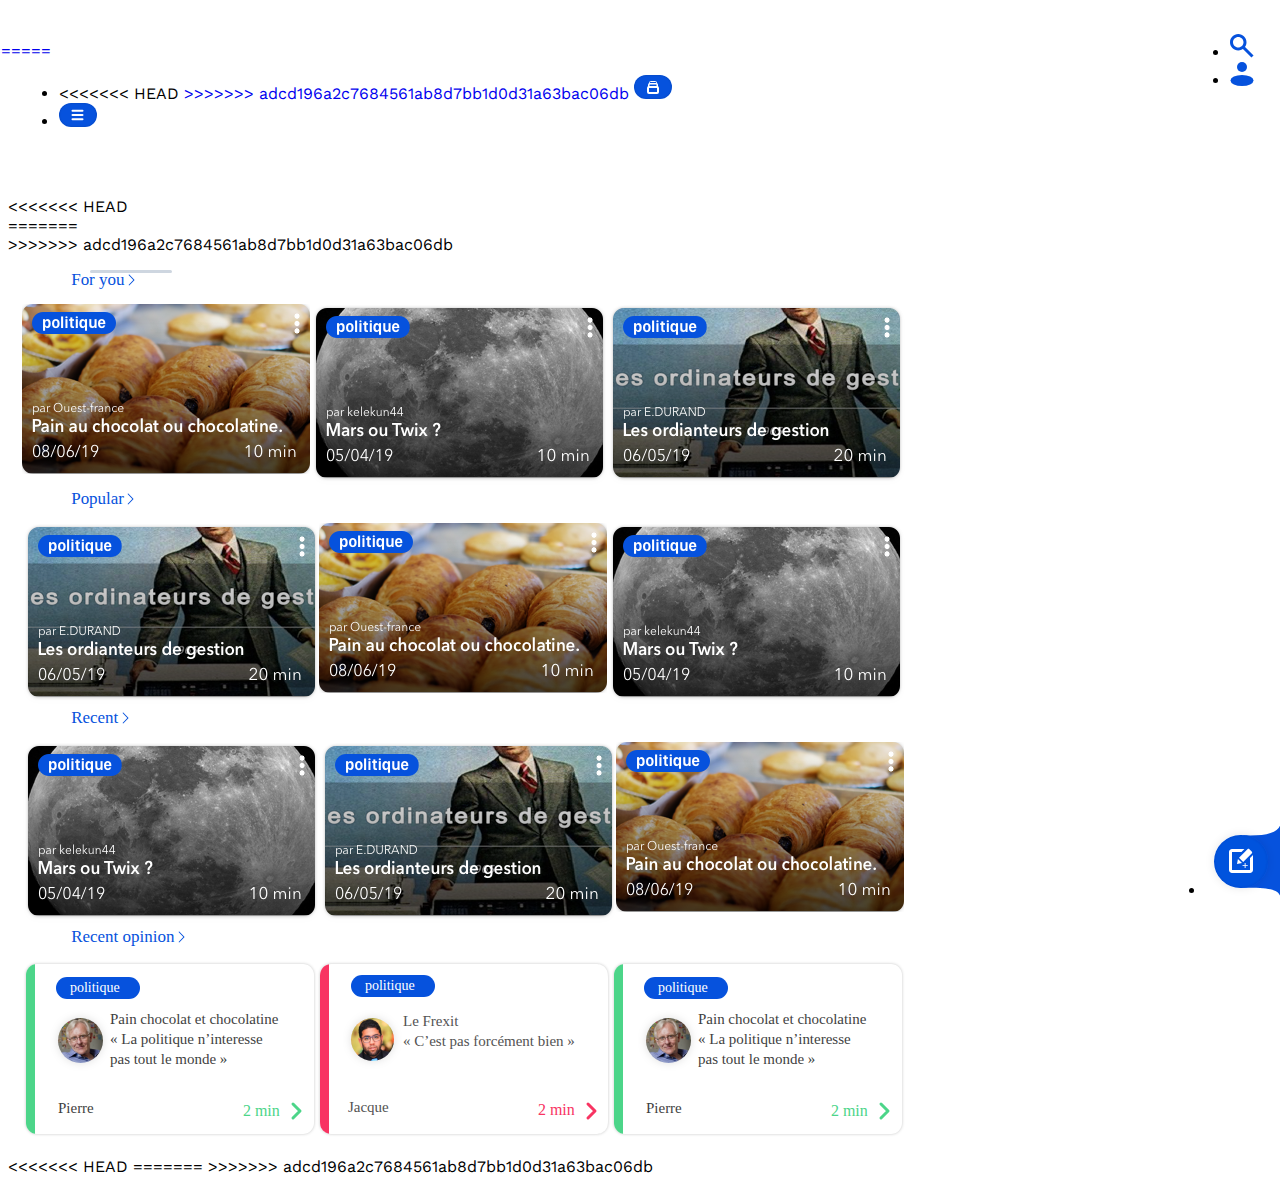
==== commit bd10540c: "Merge branch 'master' of https://github.com/Theojkydbz/ProjetLong" ====
--- a/Théo/index.html
+++ b/Théo/index.html
@@ -9,6 +9,7 @@
     <link href="style.css" rel="stylesheet">
     <link href="style1.scss" rel="stylesheet">
     <script src="https://ajax.googleapis.com/ajax/libs/jquery/3.1.1/jquery.min.js"></script>
+    <script type="text/javascript" src="js/gsap/TimelineMax.min.js"></script>
     
 </head>
 
@@ -18,12 +19,16 @@
 
         <ul id="toggle">
             <li>
+<<<<<<< HEAD
                 <a href="./content.html" class="card hidetogglecard">
+=======
+                <a href="#card">
+>>>>>>> adcd196a2c7684561ab8d7bb1d0d31a63bac06db
                     <img src="./SVG/toggle/card.svg" alt="">
                 </a>
             </li>
             <li>
-                <a href="#list" class="list">
+                <a href="#card">
                     <img src="./SVG/toggle/list.svg" alt="">
                 </a>
             </li>
@@ -47,6 +52,7 @@
         
     </nav>
 
+<<<<<<< HEAD
     <section id="page" class="hide">
             
         
@@ -395,6 +401,9 @@
     </section>
 
     <section id="page1" class="">
+=======
+    <section id="page">
+>>>>>>> adcd196a2c7684561ab8d7bb1d0d31a63bac06db
 
         <ul class="tabbar">
             <li class="write">
@@ -513,28 +522,24 @@
         </ul>
         
     </section>
+<<<<<<< HEAD
     
     
     
 
+=======
+>>>>>>> adcd196a2c7684561ab8d7bb1d0d31a63bac06db
 </body>
 
 
-<script>
+<script type="text/javascript">
 	var Togglebutton = document.querySelector('#toggle');
-    var buttonlist = document.querySelector('.list');
-    var buttoncard = document.querySelector('.card');
 	var Toggle = document.querySelector('#page');
-    var Toggle1 = document.querySelector('#page1');
-    var boddy = document.querySelector('body');
 
 // show or hide
     Togglebutton.addEventListener('click',function(){
-			Toggle.classList.toggle('hide');
-            Toggle1.classList.toggle('hide');
-			buttoncard.classList.toggle('hidetogglecard');
-            buttonlist.classList.toggle('hidetogglelist');
-            boddy.classList.toggle('body-page');
+			Toggle.classList.toggle('list');
+			Togglebutton.classList.toggle('card');
 	});
 
 
--- a/Théo/style.css
+++ b/Théo/style.css
@@ -6,6 +6,7 @@
     box-sizing: border-box;
 }
 
+<<<<<<< HEAD
 
 body{
     background-image: url(./SVG/back/circle.svg);
@@ -23,6 +24,8 @@
 }
 
 
+=======
+>>>>>>> adcd196a2c7684561ab8d7bb1d0d31a63bac06db
 ul li {
     text-decoration: none;
     font-size: 1.3rem;
@@ -36,8 +39,9 @@
     right:2%;
 }
 
-li .list{
-    position: absolute;
+nav .toggle {
+    position: absolute;
+<<<<<<< HEAD
     top:4.5%;
     left:3%;
     -webkit-transition:  -webkit-transform 0.4s, opacity 0.4s;;
@@ -49,10 +53,15 @@
     left:17%;
     -webkit-transition: -webkit-transform 0.4s, opacity 0.4s;
     transition: transform 0.4s, opacity 0.4s;
+=======
+    top:2%;
+    left:2%;
+>>>>>>> adcd196a2c7684561ab8d7bb1d0d31a63bac06db
 }
 
 nav .bar {
     position: absolute;
+<<<<<<< HEAD
     top:6%;
     left:7%;
 }
@@ -547,3 +556,8 @@
     top: 55%;
     right: 9%;
 }
+=======
+    top:3.5%;
+    left:4%;
+}
+>>>>>>> adcd196a2c7684561ab8d7bb1d0d31a63bac06db
